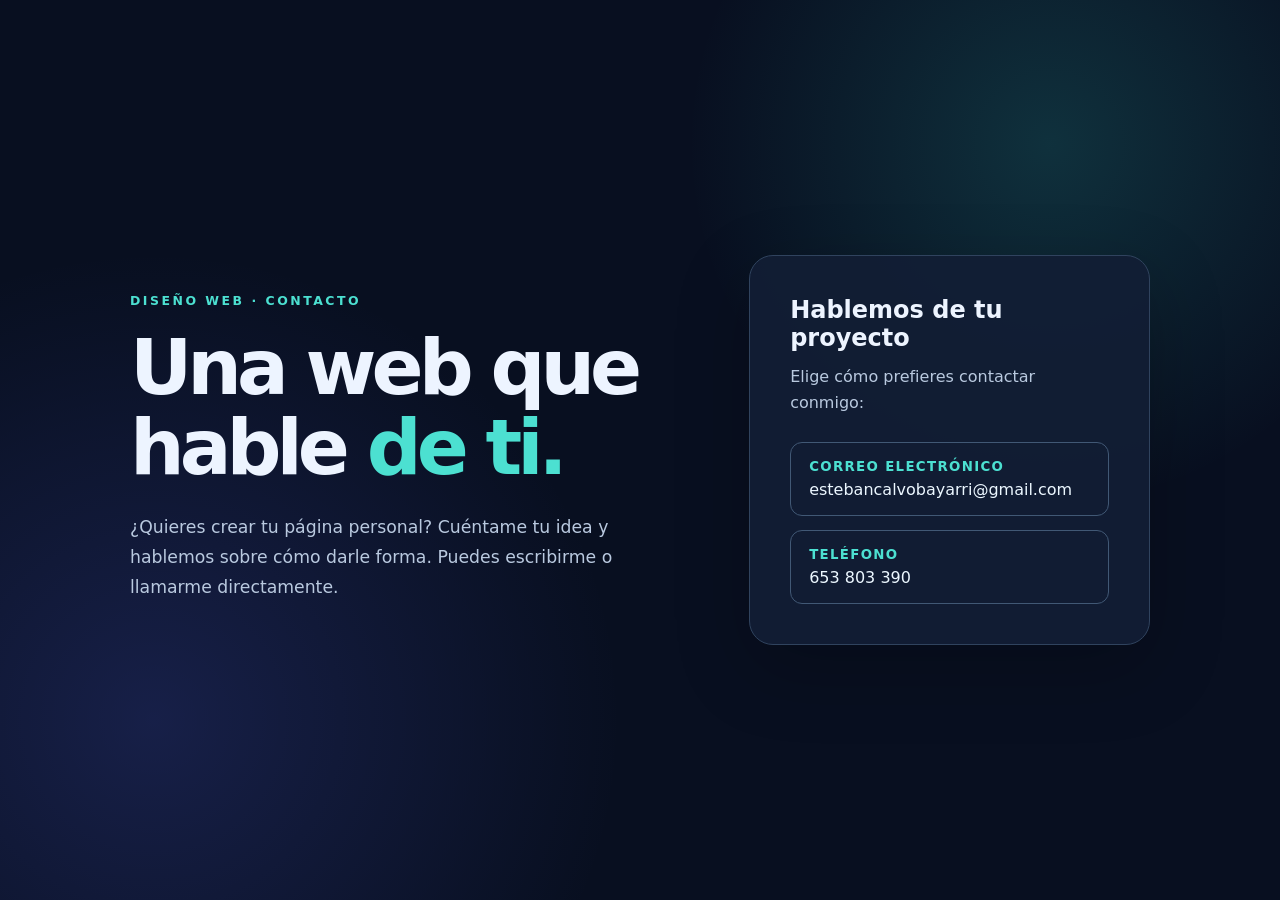
==== contactoECB.html @ 70684ca7 "Rename contacto.html to contactoECB.html" ====
<!doctype html>
<html lang="es">
<head>
  <meta charset="utf-8">
  <meta name="viewport" content="width=device-width, initial-scale=1">
  <meta name="description" content="Contacta con Esteban Calvo para crear tu página personal.">
  <meta name="color-scheme" content="dark">
  <title>Tu página personal | Contacta con Esteban Calvo</title>
  <style>
    :root { color-scheme: dark; font-family: Inter, ui-sans-serif, system-ui, -apple-system, BlinkMacSystemFont, "Segoe UI", sans-serif; background: #080f20; color: #edf4ff; }
    * { box-sizing: border-box; }
    body { min-height: 100vh; margin: 0; background: radial-gradient(circle at 82% 16%, rgba(51, 215, 202, .17), transparent 28%), radial-gradient(circle at 12% 80%, rgba(91, 107, 255, .18), transparent 35%), #080f20; }
    main { min-height: 100vh; display: grid; place-items: center; padding: clamp(24px, 6vw, 80px); }
    .layout { width: min(100%, 1020px); display: grid; grid-template-columns: 1.15fr .85fr; gap: clamp(28px, 6vw, 80px); align-items: center; }
    .eyebrow { color: #4ce0d1; font-size: .78rem; letter-spacing: .2em; text-transform: uppercase; font-weight: 800; }
    h1 { font-size: clamp(2.8rem, 6vw, 5.5rem); line-height: 1.04; letter-spacing: -.065em; margin: 20px 0 24px; }
    h1 span { color: #4ce0d1; }
    .intro { max-width: 54ch; color: #b9c9df; line-height: 1.75; font-size: 1.08rem; }
    .card { border: 1px solid #30435e; border-radius: 24px; padding: clamp(24px, 4vw, 40px); background: rgba(18, 30, 53, .92); box-shadow: 0 24px 75px rgba(0,0,0,.22); }
    h2 { font-size: 1.5rem; margin: 0 0 12px; }
    .card p { color: #b9c9df; line-height: 1.6; margin: 0 0 26px; }
    .contact-link { display: block; padding: 16px 18px; border: 1px solid #415875; border-radius: 12px; margin-top: 14px; color: #ecf7ff; text-decoration: none; overflow-wrap: anywhere; transition: border-color .2s, background-color .2s, transform .2s; }
    .contact-link small { display: block; color: #4ce0d1; font-weight: 700; text-transform: uppercase; letter-spacing: .1em; margin-bottom: 6px; }
    .contact-link:hover, .contact-link:focus-visible { border-color: #4ce0d1; background: #1a3650; transform: translateY(-2px); }
    a:focus-visible { outline: 3px solid #4ce0d1; outline-offset: 4px; }
    @media (max-width: 720px) { .layout { grid-template-columns: 1fr; } h1 { max-width: 12ch; } }
    @media (prefers-reduced-motion: reduce) { .contact-link { transition: none; } .contact-link:hover, .contact-link:focus-visible { transform: none; } }
  </style>
</head>
<body>
  <main>
    <div class="layout">
      <div>
        <p class="eyebrow">Diseño web · Contacto</p>
        <h1>Una web que hable <span>de ti.</span></h1>
        <p class="intro">¿Quieres crear tu página personal? Cuéntame tu idea y hablemos sobre cómo darle forma. Puedes escribirme o llamarme directamente.</p>
      </div>
      <section class="card" aria-labelledby="contact-title">
        <h2 id="contact-title">Hablemos de tu proyecto</h2>
        <p>Elige cómo prefieres contactar conmigo:</p>
        <a class="contact-link" href="mailto:estebancalvobayarri@gmail.com"><small>Correo electrónico</small>estebancalvobayarri@gmail.com</a>
        <a class="contact-link" href="tel:+34653803390"><small>Teléfono</small>653 803 390</a>
      </section>
    </div>
  </main>
</body>
</html>
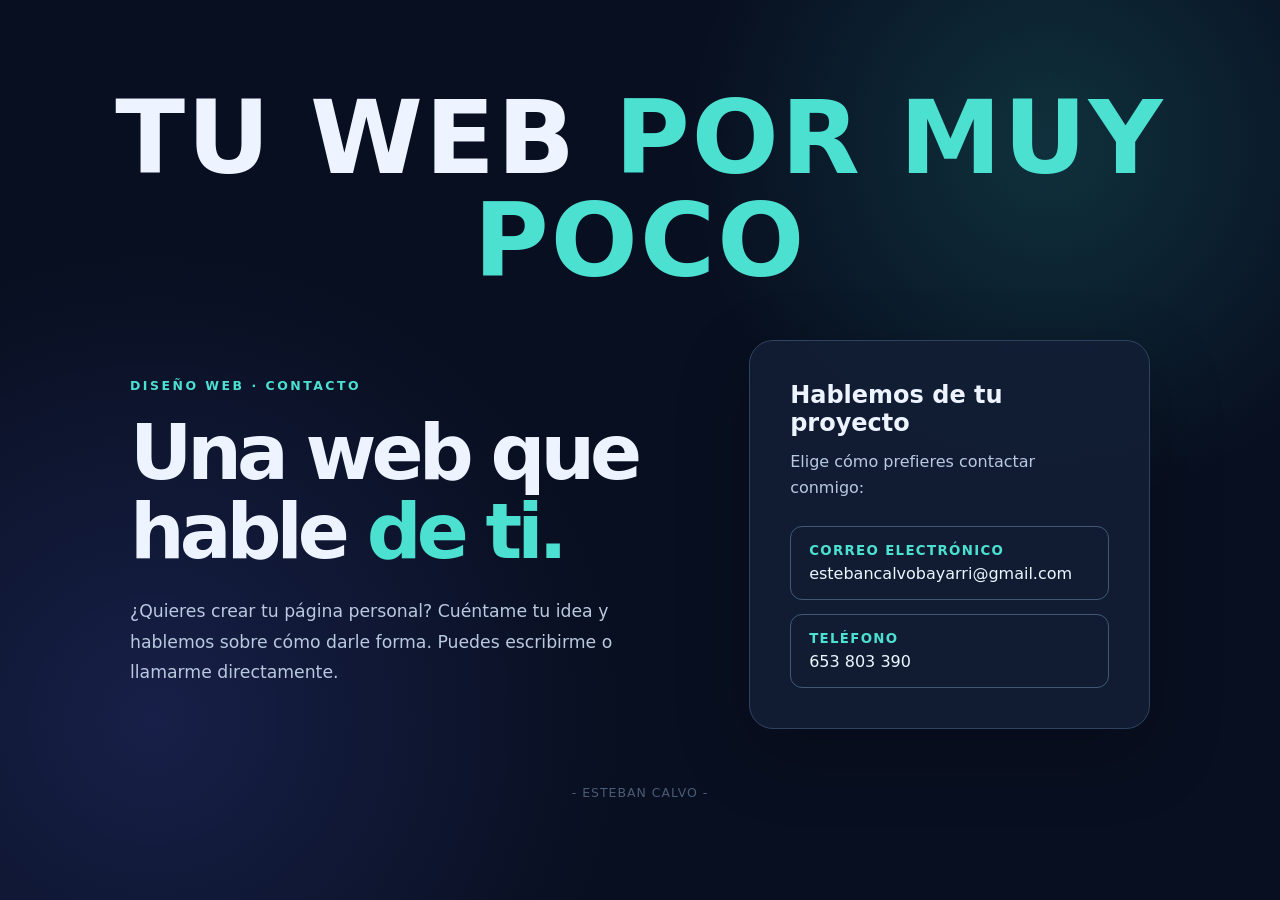
==== commit e2dfbe67: "Update contactoECB.html" ====
--- a/contactoECB.html
+++ b/contactoECB.html
@@ -11,36 +11,47 @@
     * { box-sizing: border-box; }
     body { min-height: 100vh; margin: 0; background: radial-gradient(circle at 82% 16%, rgba(51, 215, 202, .17), transparent 28%), radial-gradient(circle at 12% 80%, rgba(91, 107, 255, .18), transparent 35%), #080f20; }
     main { min-height: 100vh; display: grid; place-items: center; padding: clamp(24px, 6vw, 80px); }
+    .top-banner { text-align: center; margin-bottom: clamp(28px, 5vw, 48px); }
+    .top-banner h1 { font-size: clamp(3.2rem, 8vw, 6.5rem); line-height: 1; letter-spacing: .02em; margin: 0; font-weight: 900; color: #edf4ff; }
+    .top-banner h1 span { color: #4ce0d1; }
     .layout { width: min(100%, 1020px); display: grid; grid-template-columns: 1.15fr .85fr; gap: clamp(28px, 6vw, 80px); align-items: center; }
     .eyebrow { color: #4ce0d1; font-size: .78rem; letter-spacing: .2em; text-transform: uppercase; font-weight: 800; }
-    h1 { font-size: clamp(2.8rem, 6vw, 5.5rem); line-height: 1.04; letter-spacing: -.065em; margin: 20px 0 24px; }
-    h1 span { color: #4ce0d1; }
+    h2.hero { font-size: clamp(2.8rem, 6vw, 5.5rem); line-height: 1.04; letter-spacing: -.065em; margin: 20px 0 24px; }
+    h2.hero span { color: #4ce0d1; }
     .intro { max-width: 54ch; color: #b9c9df; line-height: 1.75; font-size: 1.08rem; }
     .card { border: 1px solid #30435e; border-radius: 24px; padding: clamp(24px, 4vw, 40px); background: rgba(18, 30, 53, .92); box-shadow: 0 24px 75px rgba(0,0,0,.22); }
-    h2 { font-size: 1.5rem; margin: 0 0 12px; }
+    h2.card-title { font-size: 1.5rem; margin: 0 0 12px; }
     .card p { color: #b9c9df; line-height: 1.6; margin: 0 0 26px; }
     .contact-link { display: block; padding: 16px 18px; border: 1px solid #415875; border-radius: 12px; margin-top: 14px; color: #ecf7ff; text-decoration: none; overflow-wrap: anywhere; transition: border-color .2s, background-color .2s, transform .2s; }
     .contact-link small { display: block; color: #4ce0d1; font-weight: 700; text-transform: uppercase; letter-spacing: .1em; margin-bottom: 6px; }
     .contact-link:hover, .contact-link:focus-visible { border-color: #4ce0d1; background: #1a3650; transform: translateY(-2px); }
     a:focus-visible { outline: 3px solid #4ce0d1; outline-offset: 4px; }
-    @media (max-width: 720px) { .layout { grid-template-columns: 1fr; } h1 { max-width: 12ch; } }
+    .wrap { width: 100%; display: flex; flex-direction: column; align-items: center; }
+    .site-footer { margin-top: clamp(32px, 6vw, 56px); color: #4a5b76; font-size: .78rem; letter-spacing: .08em; text-align: center; }
+    @media (max-width: 720px) { .layout { grid-template-columns: 1fr; } h2.hero { max-width: 12ch; } }
     @media (prefers-reduced-motion: reduce) { .contact-link { transition: none; } .contact-link:hover, .contact-link:focus-visible { transform: none; } }
   </style>
 </head>
 <body>
   <main>
-    <div class="layout">
-      <div>
-        <p class="eyebrow">Diseño web · Contacto</p>
-        <h1>Una web que hable <span>de ti.</span></h1>
-        <p class="intro">¿Quieres crear tu página personal? Cuéntame tu idea y hablemos sobre cómo darle forma. Puedes escribirme o llamarme directamente.</p>
+    <div class="wrap">
+      <div class="top-banner">
+        <h1>TU WEB <span>POR MUY POCO</span></h1>
       </div>
-      <section class="card" aria-labelledby="contact-title">
-        <h2 id="contact-title">Hablemos de tu proyecto</h2>
-        <p>Elige cómo prefieres contactar conmigo:</p>
-        <a class="contact-link" href="mailto:estebancalvobayarri@gmail.com"><small>Correo electrónico</small>estebancalvobayarri@gmail.com</a>
-        <a class="contact-link" href="tel:+34653803390"><small>Teléfono</small>653 803 390</a>
-      </section>
+      <div class="layout">
+        <div>
+          <p class="eyebrow">Diseño web · Contacto</p>
+          <h2 class="hero">Una web que hable <span>de ti.</span></h2>
+          <p class="intro">¿Quieres crear tu página personal? Cuéntame tu idea y hablemos sobre cómo darle forma. Puedes escribirme o llamarme directamente.</p>
+        </div>
+        <section class="card" aria-labelledby="contact-title">
+          <h2 class="card-title" id="contact-title">Hablemos de tu proyecto</h2>
+          <p>Elige cómo prefieres contactar conmigo:</p>
+          <a class="contact-link" href="mailto:estebancalvobayarri@gmail.com"><small>Correo electrónico</small>estebancalvobayarri@gmail.com</a>
+          <a class="contact-link" href="tel:+34653803390"><small>Teléfono</small>653 803 390</a>
+        </section>
+      </div>
+      <p class="site-footer">- ESTEBAN CALVO -</p>
     </div>
   </main>
 </body>
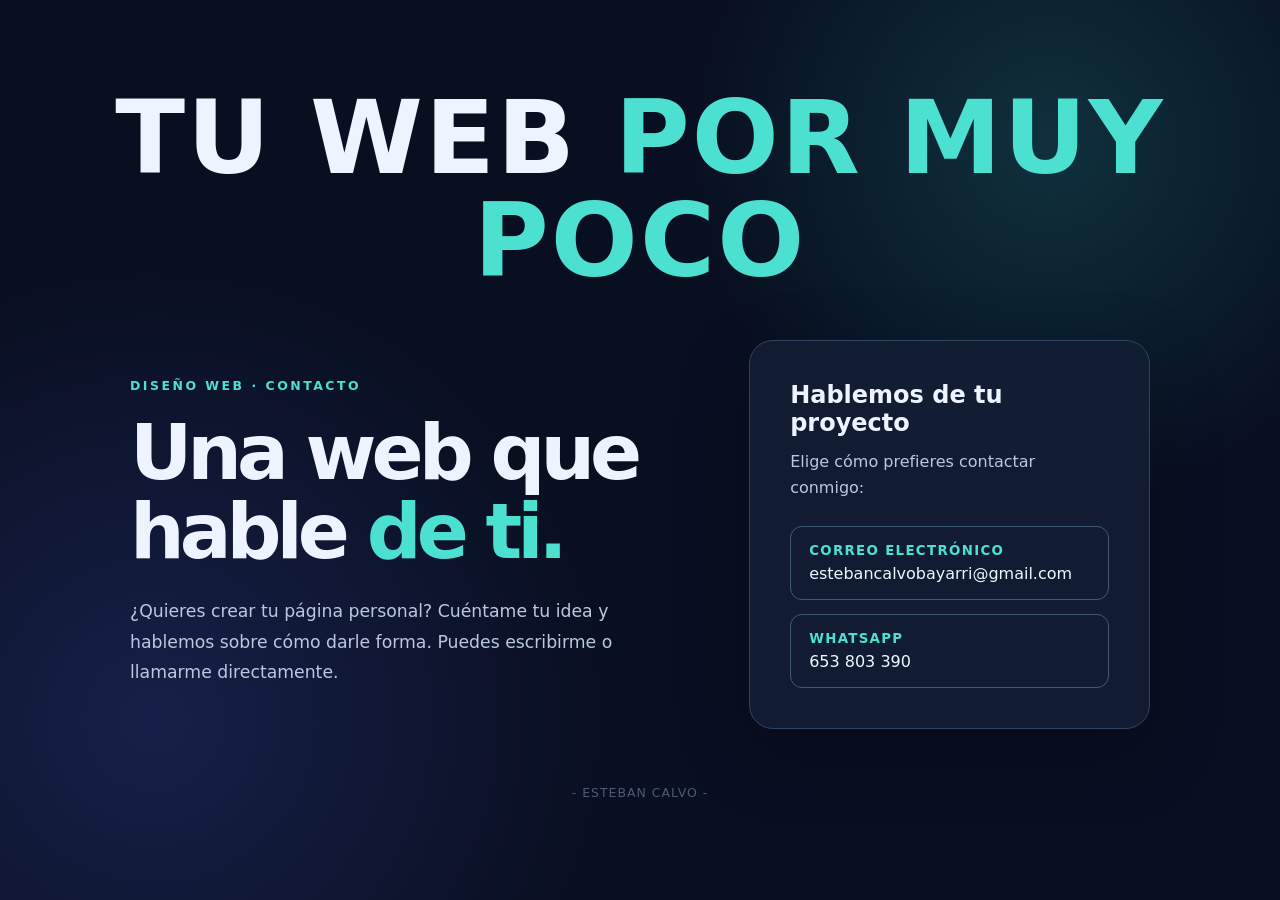
==== commit 97e515ec: "Update contactoECB.html" ====
--- a/contactoECB.html
+++ b/contactoECB.html
@@ -48,7 +48,7 @@
           <h2 class="card-title" id="contact-title">Hablemos de tu proyecto</h2>
           <p>Elige cómo prefieres contactar conmigo:</p>
           <a class="contact-link" href="mailto:estebancalvobayarri@gmail.com"><small>Correo electrónico</small>estebancalvobayarri@gmail.com</a>
-          <a class="contact-link" href="tel:+34653803390"><small>Teléfono</small>653 803 390</a>
+          <a class="contact-link" href="tel:+34653803390"><small>Whatsapp</small>653 803 390</a>
         </section>
       </div>
       <p class="site-footer">- ESTEBAN CALVO -</p>
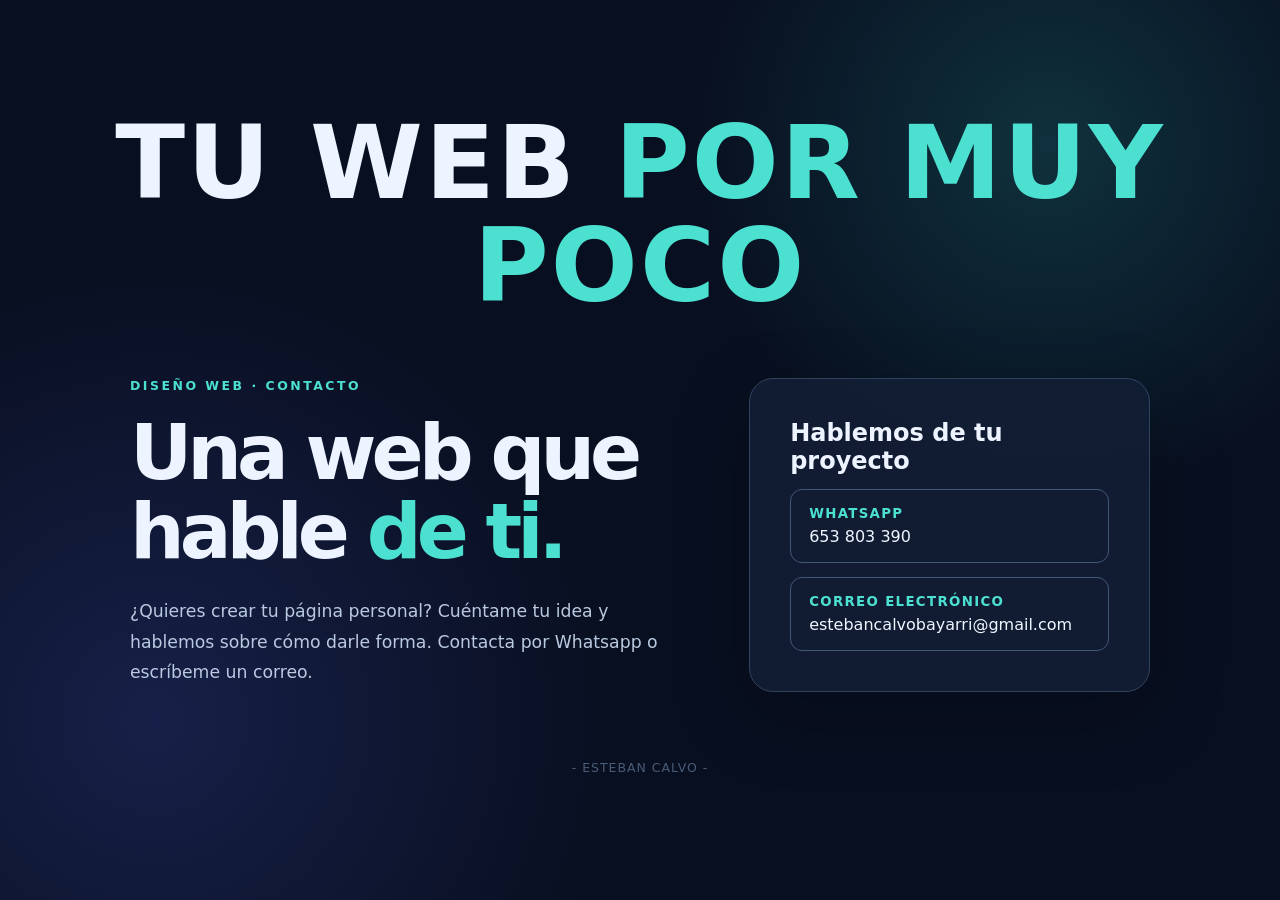
==== commit fcf483bd: "Update contactoECB.html" ====
--- a/contactoECB.html
+++ b/contactoECB.html
@@ -42,13 +42,13 @@
         <div>
           <p class="eyebrow">Diseño web · Contacto</p>
           <h2 class="hero">Una web que hable <span>de ti.</span></h2>
-          <p class="intro">¿Quieres crear tu página personal? Cuéntame tu idea y hablemos sobre cómo darle forma. Puedes escribirme o llamarme directamente.</p>
+          <p class="intro">¿Quieres crear tu página personal? Cuéntame tu idea y hablemos sobre cómo darle forma. Contacta por Whatsapp o escríbeme un correo.</p>
         </div>
         <section class="card" aria-labelledby="contact-title">
           <h2 class="card-title" id="contact-title">Hablemos de tu proyecto</h2>
-          <p>Elige cómo prefieres contactar conmigo:</p>
+          <!-- <p>Elige cómo prefieres contactar conmigo:</p> -->
+          <a class="contact-link" href="https://wa.me/34653803390" target="_blank"><small>Whatsapp</small>653 803 390</a>
           <a class="contact-link" href="mailto:estebancalvobayarri@gmail.com"><small>Correo electrónico</small>estebancalvobayarri@gmail.com</a>
-          <a class="contact-link" href="tel:+34653803390"><small>Whatsapp</small>653 803 390</a>
         </section>
       </div>
       <p class="site-footer">- ESTEBAN CALVO -</p>
